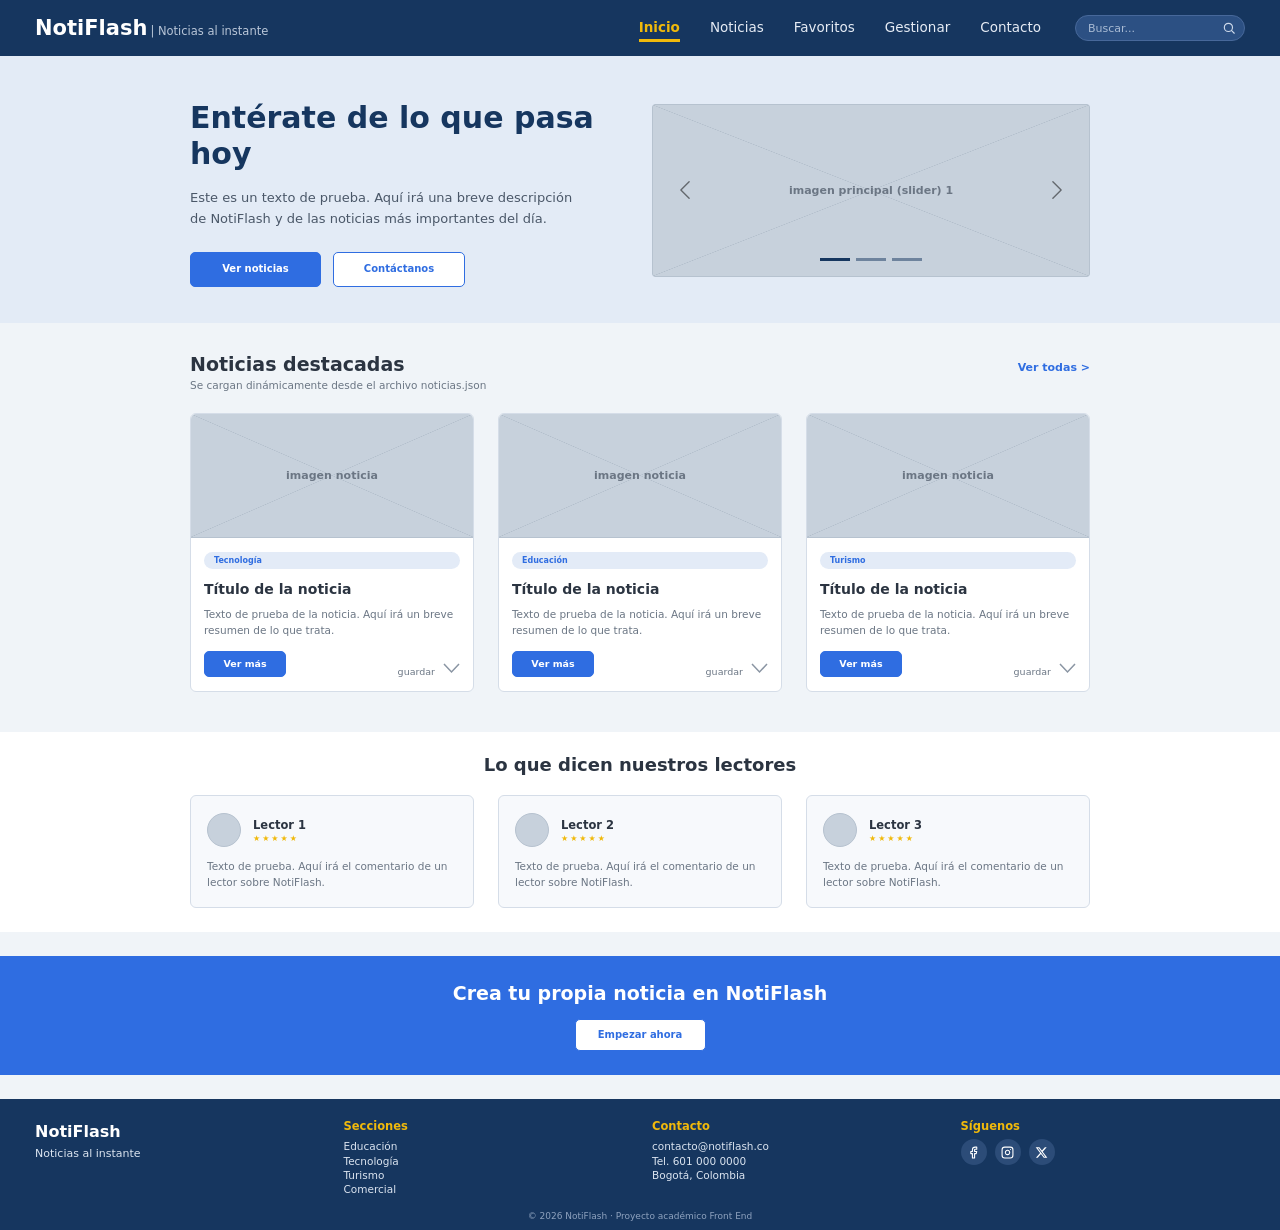
==== index.html @ f6e2cbf2 "Entrega 2: estructura inicial" ====
<!DOCTYPE html>
<html lang="es">
<head>
<meta charset="UTF-8">
<meta name="viewport" content="width=device-width, initial-scale=1">
<title>Inicio | NotiFlash</title>
<!-- Bootstrap 5 (necesita internet para cargar desde el CDN) -->
<link href="https://cdn.jsdelivr.net/npm/bootstrap@5.3.3/dist/css/bootstrap.min.css" rel="stylesheet">
<link rel="stylesheet" href="css/styles.css">
<link rel="stylesheet" href="css/inicio.css">
</head>
<body>

<header>
  <a href="index.html" class="logo"><strong>NotiFlash</strong><span>| Noticias al instante</span></a>
  <button class="menu-btn d-lg-none" type="button" data-bs-toggle="collapse" data-bs-target="#menu" aria-controls="menu" aria-expanded="false" aria-label="Abrir menú">
    <svg viewBox="0 0 24 24" fill="none" stroke="currentColor" stroke-width="2" stroke-linecap="round"><line x1="3" y1="6" x2="21" y2="6"/><line x1="3" y1="12" x2="21" y2="12"/><line x1="3" y1="18" x2="21" y2="18"/></svg>
  </button>
  <nav id="menu" class="collapse d-lg-flex">
    <a href="index.html" class="activo">Inicio</a>
    <a href="noticias.html">Noticias</a>
    <a href="favoritos.html">Favoritos</a>
    <a href="gestionar.html">Gestionar</a>
    <a href="contacto.html">Contacto</a>
    <form class="buscador" role="search" onsubmit="return false">
      <input type="text" placeholder="Buscar..." aria-label="Buscar">
      <button type="submit" aria-label="Buscar">
        <svg viewBox="0 0 24 24" stroke-linecap="round" stroke-linejoin="round"><circle cx="11" cy="11" r="7"/><line x1="16.5" y1="16.5" x2="21" y2="21"/></svg>
      </button>
    </form>
  </nav>
</header>

<section class="hero">
  <div class="contenedor">
   <div class="row align-items-center g-4">
    <div class="col-md-6">
      <h1>Entérate de lo que pasa hoy</h1>
      <p class="texto">Este es un texto de prueba. Aquí irá una breve descripción de NotiFlash y de las noticias más importantes del día.</p>
      <div class="botones">
        <a href="noticias.html" class="btn btn-nf btn-hero1" role="button">Ver noticias</a>
        <a href="contacto.html" class="btn btn-nf btn-nf-borde-azul btn-hero2" role="button">Contáctanos</a>
      </div>
    </div>

    <div class="col-md-6">
    <!-- Slider funcional con Bootstrap Carousel -->
    <div id="sliderPrincipal" class="carousel slide slider" data-bs-ride="carousel" data-bs-interval="4000">
      <div class="carousel-indicators">
        <button type="button" data-bs-target="#sliderPrincipal" data-bs-slide-to="0" class="active" aria-current="true" aria-label="Imagen 1"></button>
        <button type="button" data-bs-target="#sliderPrincipal" data-bs-slide-to="1" aria-label="Imagen 2"></button>
        <button type="button" data-bs-target="#sliderPrincipal" data-bs-slide-to="2" aria-label="Imagen 3"></button>
      </div>
      <div class="carousel-inner">
        <!-- Para usar fotos reales, cambia cada <div class="img"> por:
             <img src="img/slide1.jpg" class="d-block w-100" style="height:173px;object-fit:cover" alt="Descripción"> -->
        <div class="carousel-item active"><div class="img"><span>imagen principal (slider) 1</span></div></div>
        <div class="carousel-item"><div class="img"><span>imagen principal (slider) 2</span></div></div>
        <div class="carousel-item"><div class="img"><span>imagen principal (slider) 3</span></div></div>
      </div>
      <button class="carousel-control-prev" type="button" data-bs-target="#sliderPrincipal" data-bs-slide="prev">
        <span class="carousel-control-prev-icon" aria-hidden="true"></span>
        <span class="visually-hidden">Anterior</span>
      </button>
      <button class="carousel-control-next" type="button" data-bs-target="#sliderPrincipal" data-bs-slide="next">
        <span class="carousel-control-next-icon" aria-hidden="true"></span>
        <span class="visually-hidden">Siguiente</span>
      </button>
    </div>
    </div>
   </div>
  </div>
</section>

<section class="destacadas">
  <div class="contenedor">
    <div class="cabecera">
      <div>
        <h2>Noticias destacadas</h2>
        <p>Se cargan dinámicamente desde el archivo noticias.json</p>
      </div>
      <a href="noticias.html" class="ver-todas">Ver todas &gt;</a>
    </div>

    <div class="row g-4">
      <div class="col-12 col-sm-6 col-lg-4">
      <article class="noticia h-100">
        <div class="img"><span>imagen noticia</span></div>
        <div class="cuerpo">
          <span class="tag">Tecnología</span>
          <h4>Título de la noticia</h4>
          <p class="resumen">Texto de prueba de la noticia. Aquí irá un breve resumen de lo que trata.</p>
          <div class="pie">
            <a href="detalle.html" class="btn btn-nf btn-ver" role="button">Ver más</a>
            <div class="guardar">guardar <svg viewBox="0 0 17 12"><polyline points="1,2 8.5,10 16,2"/></svg></div>
          </div>
        </div>
      </article>
      </div>

      <div class="col-12 col-sm-6 col-lg-4">
      <article class="noticia h-100">
        <div class="img"><span>imagen noticia</span></div>
        <div class="cuerpo">
          <span class="tag">Educación</span>
          <h4>Título de la noticia</h4>
          <p class="resumen">Texto de prueba de la noticia. Aquí irá un breve resumen de lo que trata.</p>
          <div class="pie">
            <a href="detalle.html" class="btn btn-nf btn-ver" role="button">Ver más</a>
            <div class="guardar">guardar <svg viewBox="0 0 17 12"><polyline points="1,2 8.5,10 16,2"/></svg></div>
          </div>
        </div>
      </article>
      </div>

      <div class="col-12 col-sm-6 col-lg-4">
      <article class="noticia h-100">
        <div class="img"><span>imagen noticia</span></div>
        <div class="cuerpo">
          <span class="tag">Turismo</span>
          <h4>Título de la noticia</h4>
          <p class="resumen">Texto de prueba de la noticia. Aquí irá un breve resumen de lo que trata.</p>
          <div class="pie">
            <a href="detalle.html" class="btn btn-nf btn-ver" role="button">Ver más</a>
            <div class="guardar">guardar <svg viewBox="0 0 17 12"><polyline points="1,2 8.5,10 16,2"/></svg></div>
          </div>
        </div>
      </article>
      </div>
    </div>
  </div>
</section>

<section class="lectores">
  <div class="contenedor">
    <h2>Lo que dicen nuestros lectores</h2>
    <div class="row g-4">
      <div class="col-12 col-md-4">
      <div class="lector h-100">
        <div class="top"><div class="avatar"></div><div><strong>Lector 1</strong><div class="estrellas">★★★★★</div></div></div>
        <p class="opinion">Texto de prueba. Aquí irá el comentario de un lector sobre NotiFlash.</p>
      </div>
      </div>
      <div class="col-12 col-md-4">
      <div class="lector h-100">
        <div class="top"><div class="avatar"></div><div><strong>Lector 2</strong><div class="estrellas">★★★★★</div></div></div>
        <p class="opinion">Texto de prueba. Aquí irá el comentario de un lector sobre NotiFlash.</p>
      </div>
      </div>
      <div class="col-12 col-md-4">
      <div class="lector h-100">
        <div class="top"><div class="avatar"></div><div><strong>Lector 3</strong><div class="estrellas">★★★★★</div></div></div>
        <p class="opinion">Texto de prueba. Aquí irá el comentario de un lector sobre NotiFlash.</p>
      </div>
      </div>
    </div>
  </div>
</section>

<div class="espacio"></div>
<section class="cta">
  <h2>Crea tu propia noticia en NotiFlash</h2>
  <a href="gestionar.html" class="btn btn-nf btn-nf-blanco btn-cta" role="button">Empezar ahora</a>
</section>
<div class="espacio2"></div>

<footer>
  <div class="row g-4">
    <div class="col-12 col-md-3">
      <div class="marca">NotiFlash</div>
      <p class="eslogan">Noticias al instante</p>
    </div>
    <div class="col-6 col-md-3">
      <h5>Secciones</h5>
      <ul>
        <li>Educación</li>
        <li>Tecnología</li>
        <li>Turismo</li>
        <li>Comercial</li>
      </ul>
    </div>
    <div class="col-6 col-md-3">
      <h5>Contacto</h5>
      <p>contacto@notiflash.co</p>
      <p>Tel. 601 000 0000</p>
      <p>Bogotá, Colombia</p>
    </div>
    <div class="col-12 col-md-3">
      <h5>Síguenos</h5>
      <div class="redes">
        <a href="#" aria-label="Facebook"><svg viewBox="0 0 24 24" fill="none" stroke="currentColor" stroke-width="2" stroke-linecap="round" stroke-linejoin="round"><path d="M18 2h-3a5 5 0 0 0-5 5v3H7v4h3v8h4v-8h3l1-4h-4V7a1 1 0 0 1 1-1h3z"/></svg></a>
        <a href="#" aria-label="Instagram"><svg viewBox="0 0 24 24" fill="none" stroke="currentColor" stroke-width="2" stroke-linecap="round" stroke-linejoin="round"><rect x="2" y="2" width="20" height="20" rx="5" ry="5"/><path d="M16 11.37A4 4 0 1 1 12.63 8 4 4 0 0 1 16 11.37z"/><line x1="17.5" y1="6.5" x2="17.51" y2="6.5"/></svg></a>
        <a href="#" aria-label="X"><svg viewBox="0 0 24 24" fill="currentColor"><path d="M18.244 2.25h3.308l-7.227 8.26 8.502 11.24H16.17l-5.214-6.817L4.99 21.75H1.68l7.73-8.835L1.254 2.25H8.08l4.713 6.231zm-1.161 17.52h1.833L7.084 4.126H5.117z"/></svg></a>
      </div>
    </div>
  </div>
  <div class="copy">© 2026 NotiFlash · Proyecto académico Front End</div>
</footer>

<script src="https://cdn.jsdelivr.net/npm/bootstrap@5.3.3/dist/js/bootstrap.bundle.min.js"></script>
</body>
</html>
---- css/styles.css ----
/* =========================================================
   NotiFlash - estilos compartidos por TODAS las páginas
   (variables, base, botones, header y footer)
   ========================================================= */

:root {
  --azul-oscuro: #16365f;
  --azul: #2f6de1;
  --dorado: #f0b90b;
  --fondo: #f0f4f8;
  --texto: #2b3441;
  --gris: #6b7684;
  --borde: #d5dde8;
  --placeholder: #c7d1dc;
  --rojo: #c0392b;
  --verde: #2e7d4f;
}
* { box-sizing: border-box; margin: 0; padding: 0; }
/* Ajuste para que Bootstrap no cambie el diseño */
h1, h2, h3, h4, h5, p, ul { margin: 0; padding: 0; }
body {
  line-height: normal;
  font-family: "DejaVu Sans", Verdana, "Segoe UI", Arial, sans-serif;
  background: var(--fondo);
  color: var(--texto);
  min-height: 100vh;
  display: flex;
  flex-direction: column;
}
a { text-decoration: none; color: inherit; }

/* ---------- Botones NotiFlash (se cargan DESPUÉS de Bootstrap 5) ----------
   Uso: <a class="btn btn-nf">Texto</a> + una variante opcional:
   btn-nf-borde · btn-nf-borde-azul · btn-nf-borde-rojo
   btn-nf-rojo · btn-nf-gris · btn-nf-blanco */
/* Botones de NotiFlash (se cargan DESPUÉS de Bootstrap 5).
   Uso: <a class="btn btn-nf">Texto</a>  +  una variante opcional:
   btn-nf-borde (contorno azul oscuro) · btn-nf-borde-azul · btn-nf-borde-rojo
   btn-nf-rojo · btn-nf-gris · btn-nf-blanco */

.btn-nf {
  --bs-btn-padding-x: 0;
  --bs-btn-padding-y: 0;
  --bs-btn-font-size: 10px;
  --bs-btn-font-weight: 700;
  --bs-btn-border-radius: 5px;
  --bs-btn-color: #fff;
  --bs-btn-bg: #2f6de1;
  --bs-btn-border-color: #2f6de1;
  --bs-btn-hover-color: #fff;
  --bs-btn-hover-bg: #2559bd;
  --bs-btn-hover-border-color: #2559bd;
  --bs-btn-active-color: #fff;
  --bs-btn-active-bg: #1f4ea6;
  --bs-btn-active-border-color: #1f4ea6;
  display: inline-flex;
  align-items: center;
  justify-content: center;
  /* Estilos propios: los botones se ven bien aunque Bootstrap no cargue */
  padding: 0;
  font-family: inherit;
  font-size: var(--bs-btn-font-size);
  font-weight: var(--bs-btn-font-weight);
  line-height: 1;
  text-align: center;
  text-decoration: none;
  cursor: pointer;
  color: var(--bs-btn-color);
  background-color: var(--bs-btn-bg);
  border: 1px solid var(--bs-btn-border-color);
  border-radius: var(--bs-btn-border-radius);
  transition: color .15s, background-color .15s, border-color .15s;
}
.btn-nf:hover {
  color: var(--bs-btn-hover-color);
  background-color: var(--bs-btn-hover-bg);
  border-color: var(--bs-btn-hover-border-color);
}
.btn-nf:active {
  color: var(--bs-btn-active-color);
  background-color: var(--bs-btn-active-bg);
  border-color: var(--bs-btn-active-border-color);
}

.btn-nf-borde {
  --bs-btn-color: #16365f;
  --bs-btn-bg: #fff;
  --bs-btn-border-color: #16365f;
  --bs-btn-hover-color: #fff;
  --bs-btn-hover-bg: #16365f;
  --bs-btn-hover-border-color: #16365f;
  --bs-btn-active-color: #fff;
  --bs-btn-active-bg: #16365f;
  --bs-btn-active-border-color: #16365f;
  border-width: 1.5px;
}

.btn-nf-borde-azul {
  --bs-btn-color: #2f6de1;
  --bs-btn-bg: #fff;
  --bs-btn-border-color: #2f6de1;
  --bs-btn-hover-color: #fff;
  --bs-btn-hover-bg: #2f6de1;
  --bs-btn-hover-border-color: #2f6de1;
  --bs-btn-active-color: #fff;
  --bs-btn-active-bg: #2559bd;
  --bs-btn-active-border-color: #2559bd;
  border-width: 1.5px;
}

.btn-nf-borde-rojo {
  --bs-btn-color: #c0392b;
  --bs-btn-bg: #fff;
  --bs-btn-border-color: #c0392b;
  --bs-btn-hover-color: #fff;
  --bs-btn-hover-bg: #c0392b;
  --bs-btn-hover-border-color: #c0392b;
  --bs-btn-active-color: #fff;
  --bs-btn-active-bg: #a53125;
  --bs-btn-active-border-color: #a53125;
}

.btn-nf-rojo {
  --bs-btn-color: #fff;
  --bs-btn-bg: #c0392b;
  --bs-btn-border-color: #c0392b;
  --bs-btn-hover-color: #fff;
  --bs-btn-hover-bg: #a53125;
  --bs-btn-hover-border-color: #a53125;
  --bs-btn-active-color: #fff;
  --bs-btn-active-bg: #8f2a20;
  --bs-btn-active-border-color: #8f2a20;
}

.btn-nf-gris {
  --bs-btn-color: #6b7684;
  --bs-btn-bg: #fff;
  --bs-btn-border-color: #d5dde8;
  --bs-btn-hover-color: #2b3441;
  --bs-btn-hover-bg: #f0f4f8;
  --bs-btn-hover-border-color: #c3ceda;
  --bs-btn-active-color: #2b3441;
  --bs-btn-active-bg: #e3ebf7;
  --bs-btn-active-border-color: #c3ceda;
}

.btn-nf-blanco {
  --bs-btn-color: #2f6de1;
  --bs-btn-bg: #fff;
  --bs-btn-border-color: #2f6de1;
  --bs-btn-hover-color: #2f6de1;
  --bs-btn-hover-bg: #e8effc;
  --bs-btn-hover-border-color: #2f6de1;
  --bs-btn-active-color: #2f6de1;
  --bs-btn-active-bg: #dbe6fb;
  --bs-btn-active-border-color: #2f6de1;
}

/* ---------- Header (igual en todas las páginas) ---------- */
  header {
    background: var(--azul-oscuro);
    padding: 10px 16px;
    display: flex;
    flex-wrap: wrap;
    align-items: center;
    justify-content: space-between;
    color: #fff;
  }
  .logo { display: flex; align-items: baseline; gap: 3px; }
  .logo strong { font-size: 21px; font-weight: 700; }
  .logo span { font-size: 11.5px; color: #b9c6d8; }
  .menu-btn { background: none; border: 1px solid #47689a; border-radius: 6px; padding: 5px 8px; color: #fff; display: flex; align-items: center; cursor: pointer; }
  .menu-btn:hover { background: #2c5083; }
  .menu-btn svg { width: 22px; height: 22px; }
  nav {
    display: flex;
    flex-direction: column;
    align-items: flex-start;
    gap: 6px;
    flex-basis: 100%;
    padding: 10px 0 6px;
    font-size: 13.5px;
  }
  nav > a { padding: 4px 0; color: #e6ecf5; border-bottom: 3px solid transparent; }
  nav > a:hover { color: #fff; border-bottom-color: #47689a; }
  nav > a.activo { color: var(--dorado); font-weight: 700; border-bottom-color: var(--dorado); }
  .buscador {
    display: flex;
    align-items: center;
    background: #2c5083;
    border: 1px solid #47689a;
    border-radius: 14px;
    height: 26px;
    width: 100%;
    max-width: 320px;
    margin-top: 6px;
    padding: 0 4px 0 12px;
  }
  .buscador input {
    flex: 1;
    min-width: 0;
    background: transparent;
    border: 0;
    outline: none;
    color: #fff;
    font-size: 11px;
    font-family: inherit;
  }
  .buscador input::placeholder { color: #a9bbd4; }
  .buscador button { background: none; border: 0; padding: 0 4px; display: flex; align-items: center; cursor: pointer; }
  .buscador svg { width: 14px; height: 14px; stroke: #cdd9ea; fill: none; stroke-width: 2; }
  .buscador button:hover svg { stroke: #fff; }
  /* Pantallas grandes: menú en una sola fila (desde 992 px, breakpoint "lg" de Bootstrap) */
  @media (min-width: 992px) {
    header { height: 56px; padding: 0 35px; flex-wrap: nowrap; }
    nav { flex-direction: row; align-items: center; gap: 30px; flex-basis: auto; padding: 0; }
    .buscador { width: 170px; margin: 0 0 0 4px; }
  }

/* ---------- Footer (igual en todas las páginas) ---------- */
  footer {
    background: var(--azul-oscuro);
    color: #fff;
    padding: 21px 16px 40px;
    position: relative;
    min-height: 114px;
  }
  footer h5 { font-size: 11.5px; color: var(--dorado); font-weight: 700; margin-bottom: 6px; }
  footer .marca { font-size: 16px; font-weight: 700; margin-top: 2px; }
  footer p, footer li { font-size: 10.5px; color: #dbe4f0; list-style: none; line-height: 1.35; }
  footer .eslogan { margin-top: 6px; font-size: 11px; }
  .redes { display: flex; gap: 8px; margin-top: 4px; }
  .redes a { width: 26px; height: 26px; border-radius: 50%; background: #2c4c78; display: flex; align-items: center; justify-content: center; color: #fff; }
  .redes a:hover { background: #3a629b; }
  .redes svg { width: 13px; height: 13px; }
  .copy { position: absolute; left: 0; right: 0; bottom: 9px; text-align: center; font-size: 9px; color: #8fa3bf; }
  @media (min-width: 992px) { footer { padding: 21px 35px 34px; } }
---- css/inicio.css ----
/* Estilos exclusivos de la página inicio (los comunes están en styles.css) */

.contenedor { max-width: 1000px; margin: 0 auto; padding: 0 50px; }

/* ---------- Placeholder de imagen ---------- */
.img {
  background: var(--placeholder);
  border: 1px solid #b6c2cf;
  position: relative;
  display: flex;
  align-items: center;
  justify-content: center;
  font-size: 11px;
  font-weight: 700;
  color: #6b7684;
}
.img::before {
  content: "";
  position: absolute;
  inset: 0;
  background:
    linear-gradient(to top right, transparent calc(50% - 0.5px), #b1bdca 50%, transparent calc(50% + 0.5px)),
    linear-gradient(to bottom right, transparent calc(50% - 0.5px), #b1bdca 50%, transparent calc(50% + 0.5px));
}
.img span { position: relative; }
.linea { height: 4px; background: var(--placeholder); border-radius: 2px; margin-bottom: 5px; }
.linea.corta { width: 65%; }

/* ---------- Hero ---------- */
.hero { background: #e3ebf6; padding: 38px 0 36px; }
.hero h1 { font-size: 30px; font-weight: 700; color: var(--azul-oscuro); margin-top: 6px; line-height: 1.2; }
.hero .texto { font-size: 13px; line-height: 1.6; color: #4a5768; margin-top: 16px; max-width: 400px; }
.botones { display: flex; gap: 12px; margin-top: 22px; }
.btn-hero1 { width: 131px; height: 35px; }
.btn-hero2 { width: 132px; height: 35px; }

/* Slider (Bootstrap carousel) */
.slider { min-width: 0; border-radius: 3px; overflow: hidden; }
.slider .img { height: 173px; border-radius: 3px; }
.slider .carousel-indicators { margin-bottom: 6px; }
.slider .carousel-indicators [data-bs-target] { background-color: var(--azul-oscuro); height: 3px; }
.slider .carousel-control-prev-icon,
.slider .carousel-control-next-icon { filter: invert(1) grayscale(100); width: 1.4rem; height: 1.4rem; }

/* ---------- Destacadas ---------- */
.destacadas { padding: 30px 0 40px; }
.cabecera { display: flex; justify-content: space-between; align-items: flex-start; margin-bottom: 22px; }
.cabecera h2 { font-size: 19px; font-weight: 700; }
.cabecera p { font-size: 10.5px; color: var(--gris); margin-top: 4px; }
.ver-todas { white-space: nowrap; font-size: 11px; font-weight: 700; color: var(--azul); margin-top: 8px; }
.ver-todas:hover { text-decoration: underline; }
.noticia { background: #fff; border: 1px solid var(--borde); border-radius: 6px; overflow: hidden; display: flex; flex-direction: column; }
.noticia .img { height: 124px; border-width: 0 0 1px 0; }
.noticia .cuerpo { padding: 14px 13px 14px; flex: 1; display: flex; flex-direction: column; }
.tag {
  display: inline-block;
  background: #e3ebf7;
  color: var(--azul);
  font-size: 8px;
  font-weight: 700;
  padding: 4px 10px;
  border-radius: 10px;
  margin-bottom: 12px;
}
.noticia h4 { font-size: 14px; font-weight: 700; margin-bottom: 9px; }
.noticia .linea { height: 5px; margin-bottom: 6px; }
.noticia .linea.corta { width: 60%; }
.resumen { font-size: 10.5px; line-height: 1.5; color: var(--gris); }
.pie { display: flex; justify-content: space-between; align-items: flex-end; margin-top: auto; padding-top: 12px; }
.btn-ver { width: 82px; height: 26px; --bs-btn-font-size: 9.5px; }
.guardar { display: flex; align-items: flex-end; gap: 8px; font-size: 9.5px; color: var(--gris); }
.guardar svg { width: 17px; height: 12px; stroke: #8a95a3; fill: none; stroke-width: 1.5; margin-bottom: 3px; }

/* ---------- Lectores ---------- */
.lectores { background: #fff; padding: 22px 0 24px; }
.lectores h2 { text-align: center; font-size: 18px; font-weight: 700; margin-bottom: 20px; }
.lector { background: #f7f9fc; border: 1px solid var(--borde); border-radius: 6px; padding: 17px 16px 16px; }
.lector .top { display: flex; align-items: center; gap: 12px; margin-bottom: 12px; }
.avatar { width: 34px; height: 34px; border-radius: 50%; background: var(--placeholder); border: 1px solid #b6c2cf; flex-shrink: 0; }
.lector strong { font-size: 11.5px; display: block; }
.estrellas { color: var(--dorado); font-size: 8px; letter-spacing: 2px; margin-top: 2px; }
.opinion { font-size: 10.5px; line-height: 1.5; color: var(--gris); }
.lector .linea.corta { width: 60%; }

/* ---------- CTA ---------- */
.espacio, .espacio2 { height: 24px; background: var(--fondo); }
.cta { background: var(--azul); color: #fff; text-align: center; padding: 26px 20px 24px; }
.cta h2 { font-size: 19px; font-weight: 700; margin-bottom: 14px; }
.btn-cta { width: 131px; height: 32px; }


/* ---------- Responsive ---------- */
@media (max-width: 600px) {
  .contenedor { padding: 0 20px; }
  .hero h1 { font-size: 25px; }
}
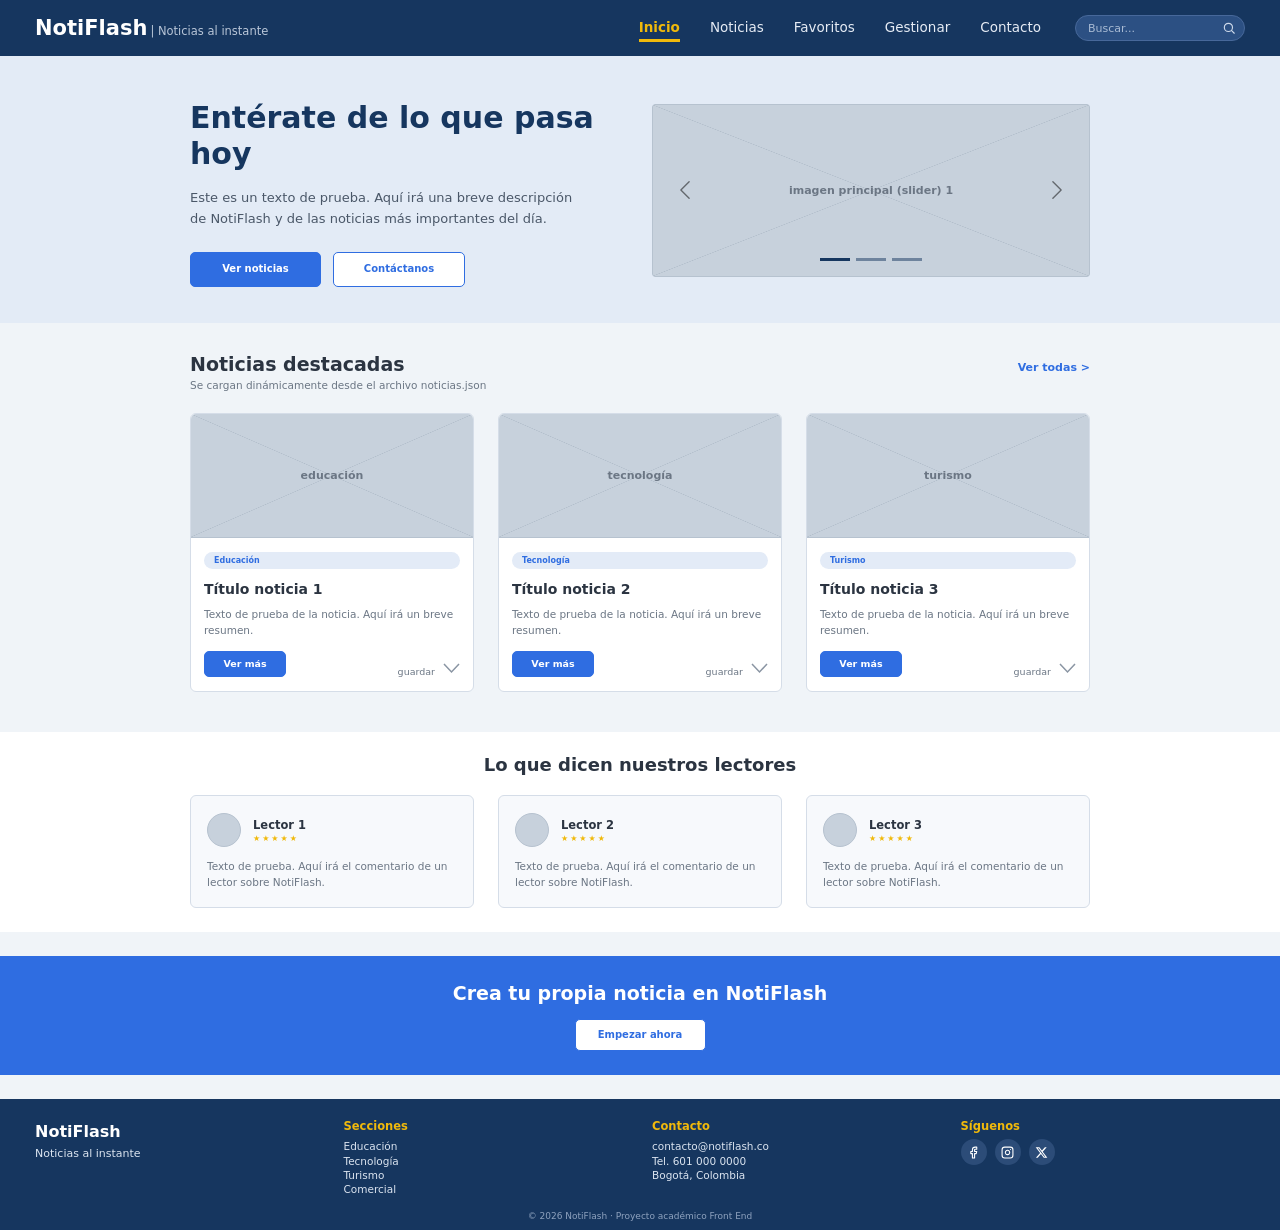
==== commit aa90d8c8: "Entrega 2: Renderizado dinamico, favoritos en localStorage, validaciones y CRUD de noticias" ====
--- a/index.html
+++ b/index.html
@@ -82,52 +82,7 @@
       <a href="noticias.html" class="ver-todas">Ver todas &gt;</a>
     </div>
 
-    <div class="row g-4">
-      <div class="col-12 col-sm-6 col-lg-4">
-      <article class="noticia h-100">
-        <div class="img"><span>imagen noticia</span></div>
-        <div class="cuerpo">
-          <span class="tag">Tecnología</span>
-          <h4>Título de la noticia</h4>
-          <p class="resumen">Texto de prueba de la noticia. Aquí irá un breve resumen de lo que trata.</p>
-          <div class="pie">
-            <a href="detalle.html" class="btn btn-nf btn-ver" role="button">Ver más</a>
-            <div class="guardar">guardar <svg viewBox="0 0 17 12"><polyline points="1,2 8.5,10 16,2"/></svg></div>
-          </div>
-        </div>
-      </article>
-      </div>
-
-      <div class="col-12 col-sm-6 col-lg-4">
-      <article class="noticia h-100">
-        <div class="img"><span>imagen noticia</span></div>
-        <div class="cuerpo">
-          <span class="tag">Educación</span>
-          <h4>Título de la noticia</h4>
-          <p class="resumen">Texto de prueba de la noticia. Aquí irá un breve resumen de lo que trata.</p>
-          <div class="pie">
-            <a href="detalle.html" class="btn btn-nf btn-ver" role="button">Ver más</a>
-            <div class="guardar">guardar <svg viewBox="0 0 17 12"><polyline points="1,2 8.5,10 16,2"/></svg></div>
-          </div>
-        </div>
-      </article>
-      </div>
-
-      <div class="col-12 col-sm-6 col-lg-4">
-      <article class="noticia h-100">
-        <div class="img"><span>imagen noticia</span></div>
-        <div class="cuerpo">
-          <span class="tag">Turismo</span>
-          <h4>Título de la noticia</h4>
-          <p class="resumen">Texto de prueba de la noticia. Aquí irá un breve resumen de lo que trata.</p>
-          <div class="pie">
-            <a href="detalle.html" class="btn btn-nf btn-ver" role="button">Ver más</a>
-            <div class="guardar">guardar <svg viewBox="0 0 17 12"><polyline points="1,2 8.5,10 16,2"/></svg></div>
-          </div>
-        </div>
-      </article>
-      </div>
-    </div>
+    <div class="row g-4" id="contenedor-destacadas"></div>
   </div>
 </section>
 
@@ -197,6 +152,8 @@
   <div class="copy">© 2026 NotiFlash · Proyecto académico Front End</div>
 </footer>
 
+<script src="js/app.js"></script>
+<script src="js/inicio.js"></script>
 <script src="https://cdn.jsdelivr.net/npm/bootstrap@5.3.3/dist/js/bootstrap.bundle.min.js"></script>
 </body>
 </html>
--- a/css/styles.css
+++ b/css/styles.css
@@ -235,3 +235,28 @@
   .redes svg { width: 13px; height: 13px; }
   .copy { position: absolute; left: 0; right: 0; bottom: 9px; text-align: center; font-size: 9px; color: #8fa3bf; }
   @media (min-width: 992px) { footer { padding: 21px 35px 34px; } }
+
+/* ---------- Validaciones y estados compartidos ---------- */
+.input.error, .textarea.error, select.input.error {
+  border-color: #e08a84 !important;
+  background-color: #fffaf9 !important;
+}
+.msg-error {
+  font-size: 9.5px;
+  color: var(--rojo);
+  margin-top: 5px;
+  display: block;
+}
+.guardar {
+  cursor: pointer;
+  user-select: none;
+}
+.guardar.activo {
+  color: var(--azul) !important;
+  font-weight: 700;
+}
+.guardar.activo svg {
+  stroke: var(--azul) !important;
+  fill: var(--azul) !important;
+}
+
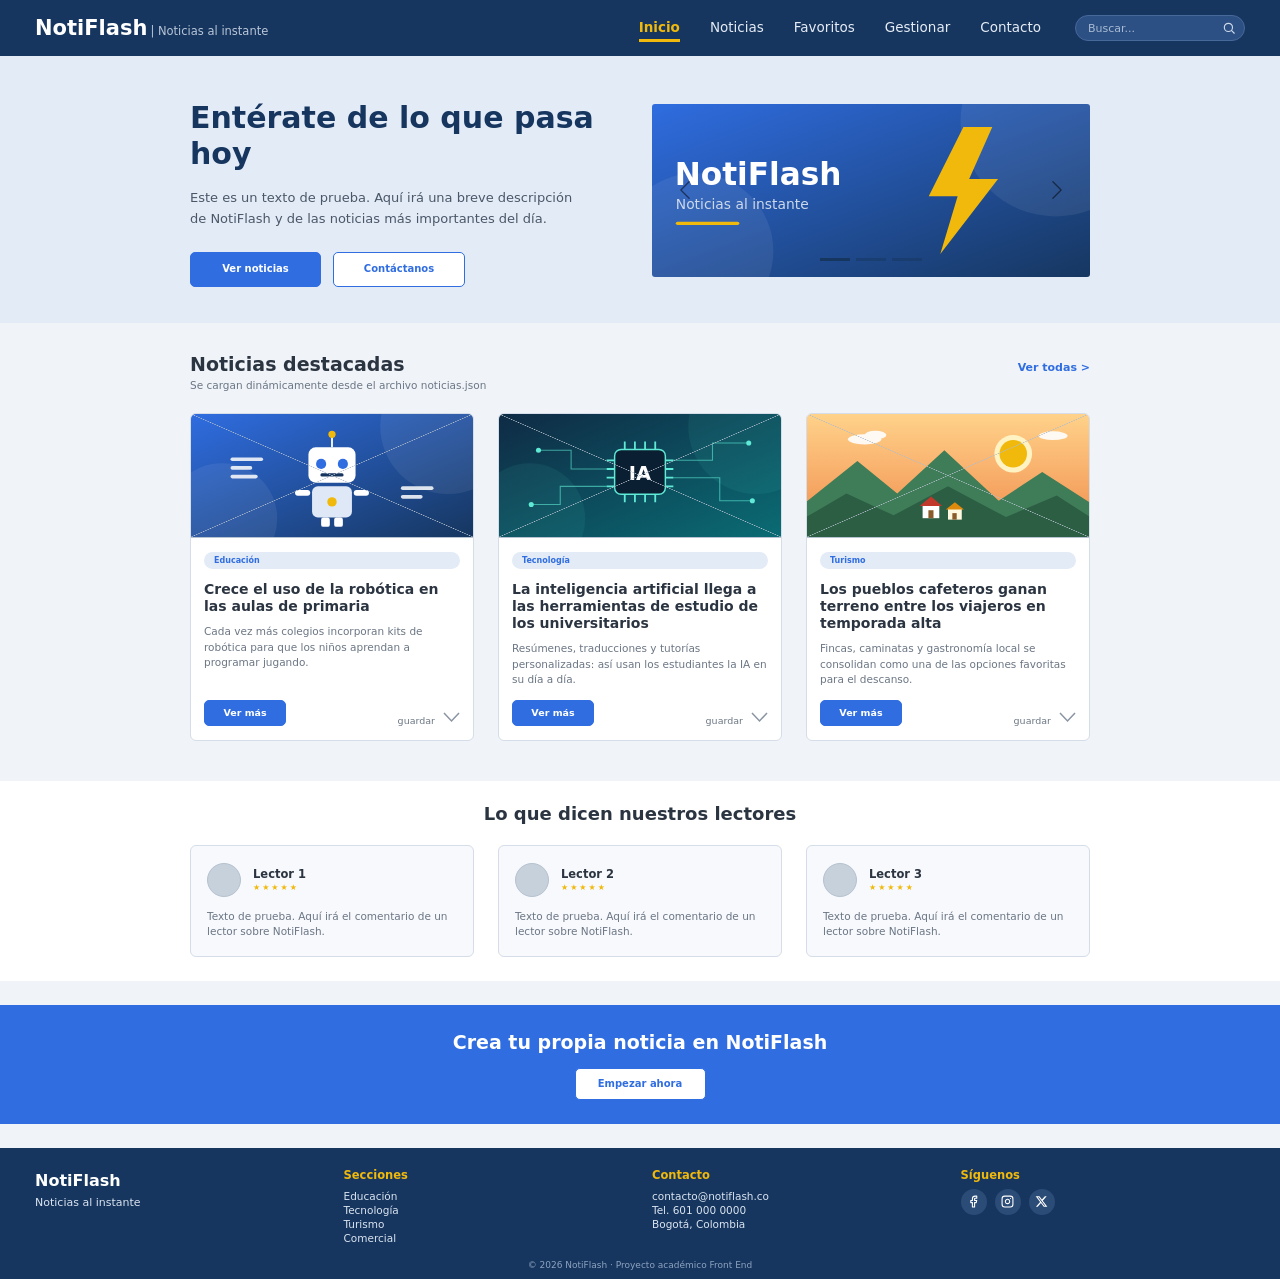
==== commit edb2ec1a: "Agregar imagenes a las noticias y mostrar ejemplos" ====
--- a/index.html
+++ b/index.html
@@ -52,11 +52,10 @@
         <button type="button" data-bs-target="#sliderPrincipal" data-bs-slide-to="2" aria-label="Imagen 3"></button>
       </div>
       <div class="carousel-inner">
-        <!-- Para usar fotos reales, cambia cada <div class="img"> por:
-             <img src="img/slide1.jpg" class="d-block w-100" style="height:173px;object-fit:cover" alt="Descripción"> -->
-        <div class="carousel-item active"><div class="img"><span>imagen principal (slider) 1</span></div></div>
-        <div class="carousel-item"><div class="img"><span>imagen principal (slider) 2</span></div></div>
-        <div class="carousel-item"><div class="img"><span>imagen principal (slider) 3</span></div></div>
+        <!-- Para usar fotos reales, cambia src por tu archivo (ej. img/slide1.jpg) -->
+        <div class="carousel-item active"><img src="img/slide1.svg" class="d-block w-100" style="height:173px;object-fit:cover" alt="NotiFlash, noticias al instante"></div>
+        <div class="carousel-item"><img src="img/slide2.svg" class="d-block w-100" style="height:173px;object-fit:cover" alt="Secciones: educación, tecnología, turismo y comercial"></div>
+        <div class="carousel-item"><img src="img/slide3.svg" class="d-block w-100" style="height:173px;object-fit:cover" alt="Guarda tus noticias favoritas"></div>
       </div>
       <button class="carousel-control-prev" type="button" data-bs-target="#sliderPrincipal" data-bs-slide="prev">
         <span class="carousel-control-prev-icon" aria-hidden="true"></span>
